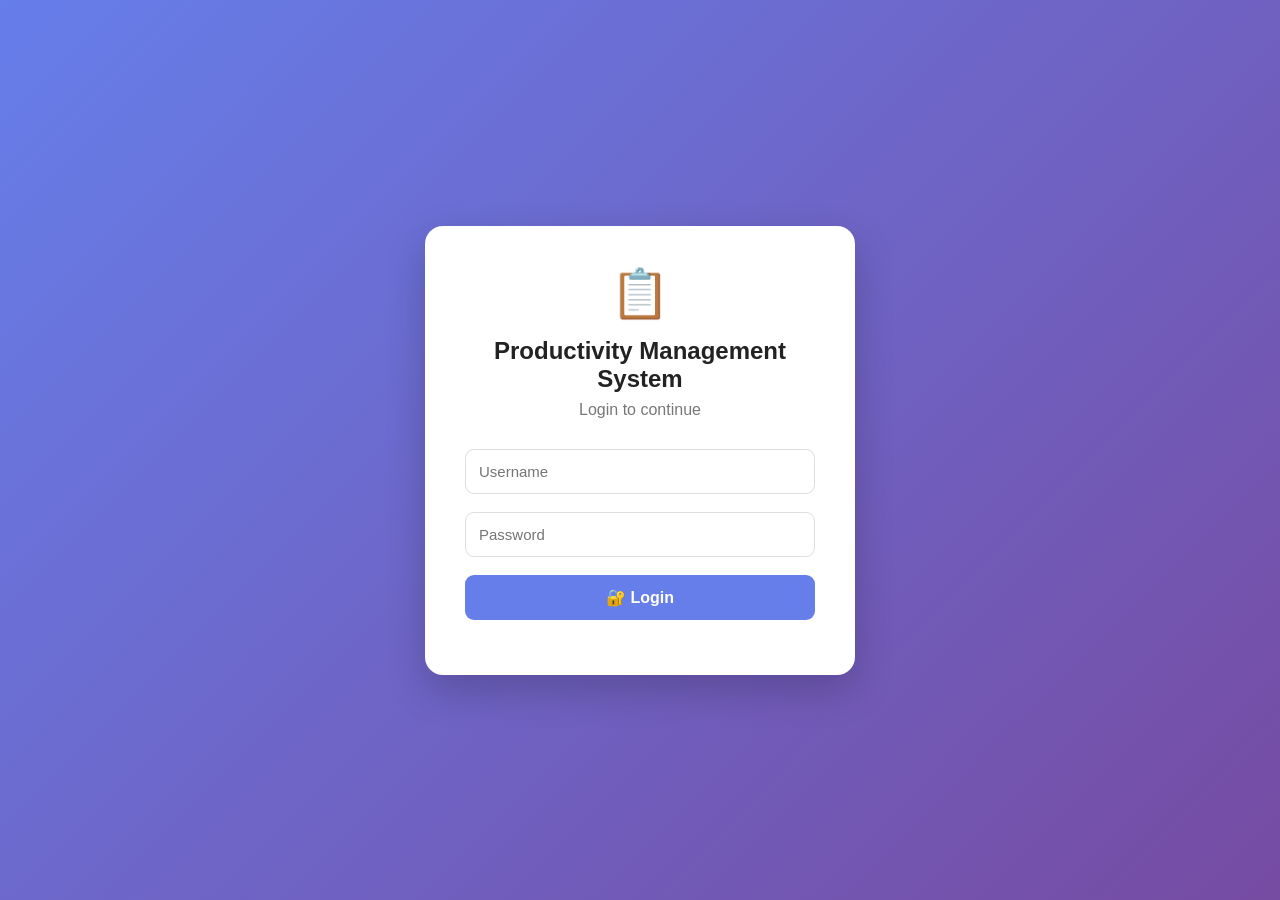
==== frontend/login.html @ 69c1000a "Add files via upload" ====
<!DOCTYPE html>
<html lang="en">
<head>
    <meta charset="UTF-8">
    <meta name="viewport" content="width=device-width, initial-scale=1.0">
    <title>Login - Productivity Management System</title>
    <link rel="stylesheet" href="login.css">
</head>

<body>

    <div class="login-container">

        <div class="login-card">

            <div class="login-icon">📋</div>

            <h1>Productivity Management System</h1>
            <p>Login to continue</p>

            <form id="loginForm">

                <input
                    type="text"
                    id="username"
                    placeholder="Username"
                    required
                >

                <input
                    type="password"
                    id="password"
                    placeholder="Password"
                    required
                >

                <button type="submit">
                    🔐 Login
                </button>

                <p id="loginMessage"></p>

            </form>

        </div>

    </div>

    <script src="login.js"></script>

</body>
</html>
---- frontend/login.css ----
* {
    box-sizing: border-box;
    margin: 0;
    padding: 0;
}

body {
    font-family: Arial, sans-serif;
    min-height: 100vh;
    display: flex;
    justify-content: center;
    align-items: center;
    background: linear-gradient(135deg, #667eea, #764ba2);
    padding: 20px;
}

.login-container {
    width: 100%;
    max-width: 430px;
}

.login-card {
    background: white;
    padding: 40px;
    border-radius: 18px;
    box-shadow: 0 15px 40px rgba(0, 0, 0, 0.2);
}

.login-icon {
    font-size: 48px;
    text-align: center;
    margin-bottom: 15px;
}

.login-card h1 {
    text-align: center;
    font-size: 24px;
    color: #222;
    margin-bottom: 8px;
}

.login-card > p {
    text-align: center;
    color: #777;
    margin-bottom: 30px;
}

.login-card label {
    display: block;
    margin-bottom: 7px;
    font-weight: bold;
    color: #333;
}

.login-card input {
    width: 100%;
    padding: 13px;
    margin-bottom: 18px;
    border: 1px solid #ddd;
    border-radius: 9px;
    font-size: 15px;
    outline: none;
}

.login-card input:focus {
    border-color: #667eea;
}

.login-card button {
    width: 100%;
    padding: 13px;
    border: none;
    border-radius: 9px;
    background: #667eea;
    color: white;
    font-size: 16px;
    font-weight: bold;
    cursor: pointer;
}

.login-card button:hover {
    background: #5568d9;
}

#loginMessage {
    margin-top: 15px;
    text-align: center;
    font-weight: bold;
}

.success {
    color: #2e7d32;
}

.error {
    color: #d32f2f;
}
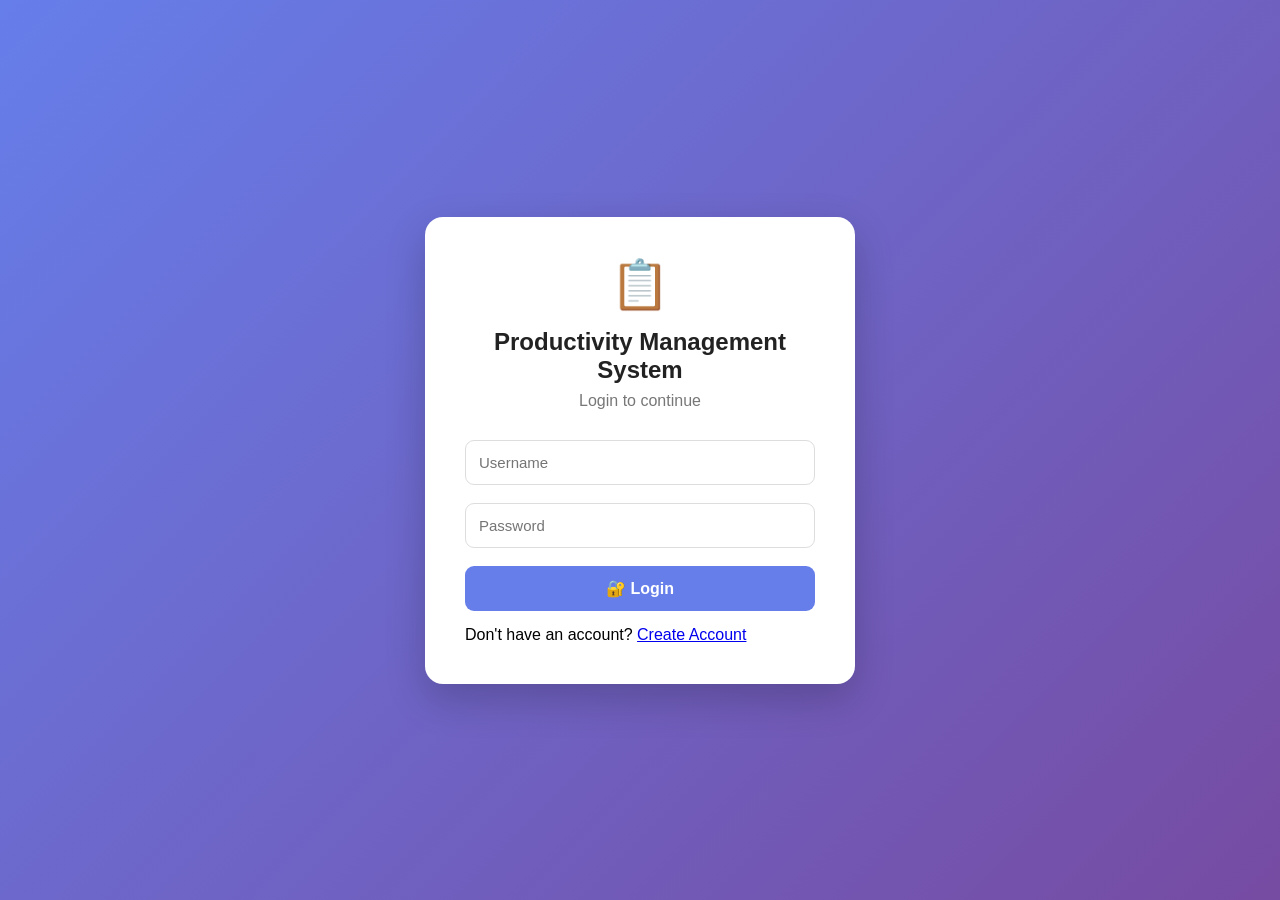
==== commit 5ca43ce2: "Update login.html" ====
--- a/frontend/login.html
+++ b/frontend/login.html
@@ -40,6 +40,11 @@
 
                 <p id="loginMessage"></p>
 
+                <p class="register-link">
+    Don't have an account?
+    <a href="register.html">Create Account</a>
+</p>
+
             </form>
 
         </div>
@@ -49,4 +54,4 @@
     <script src="login.js"></script>
 
 </body>
-</html>+</html>
